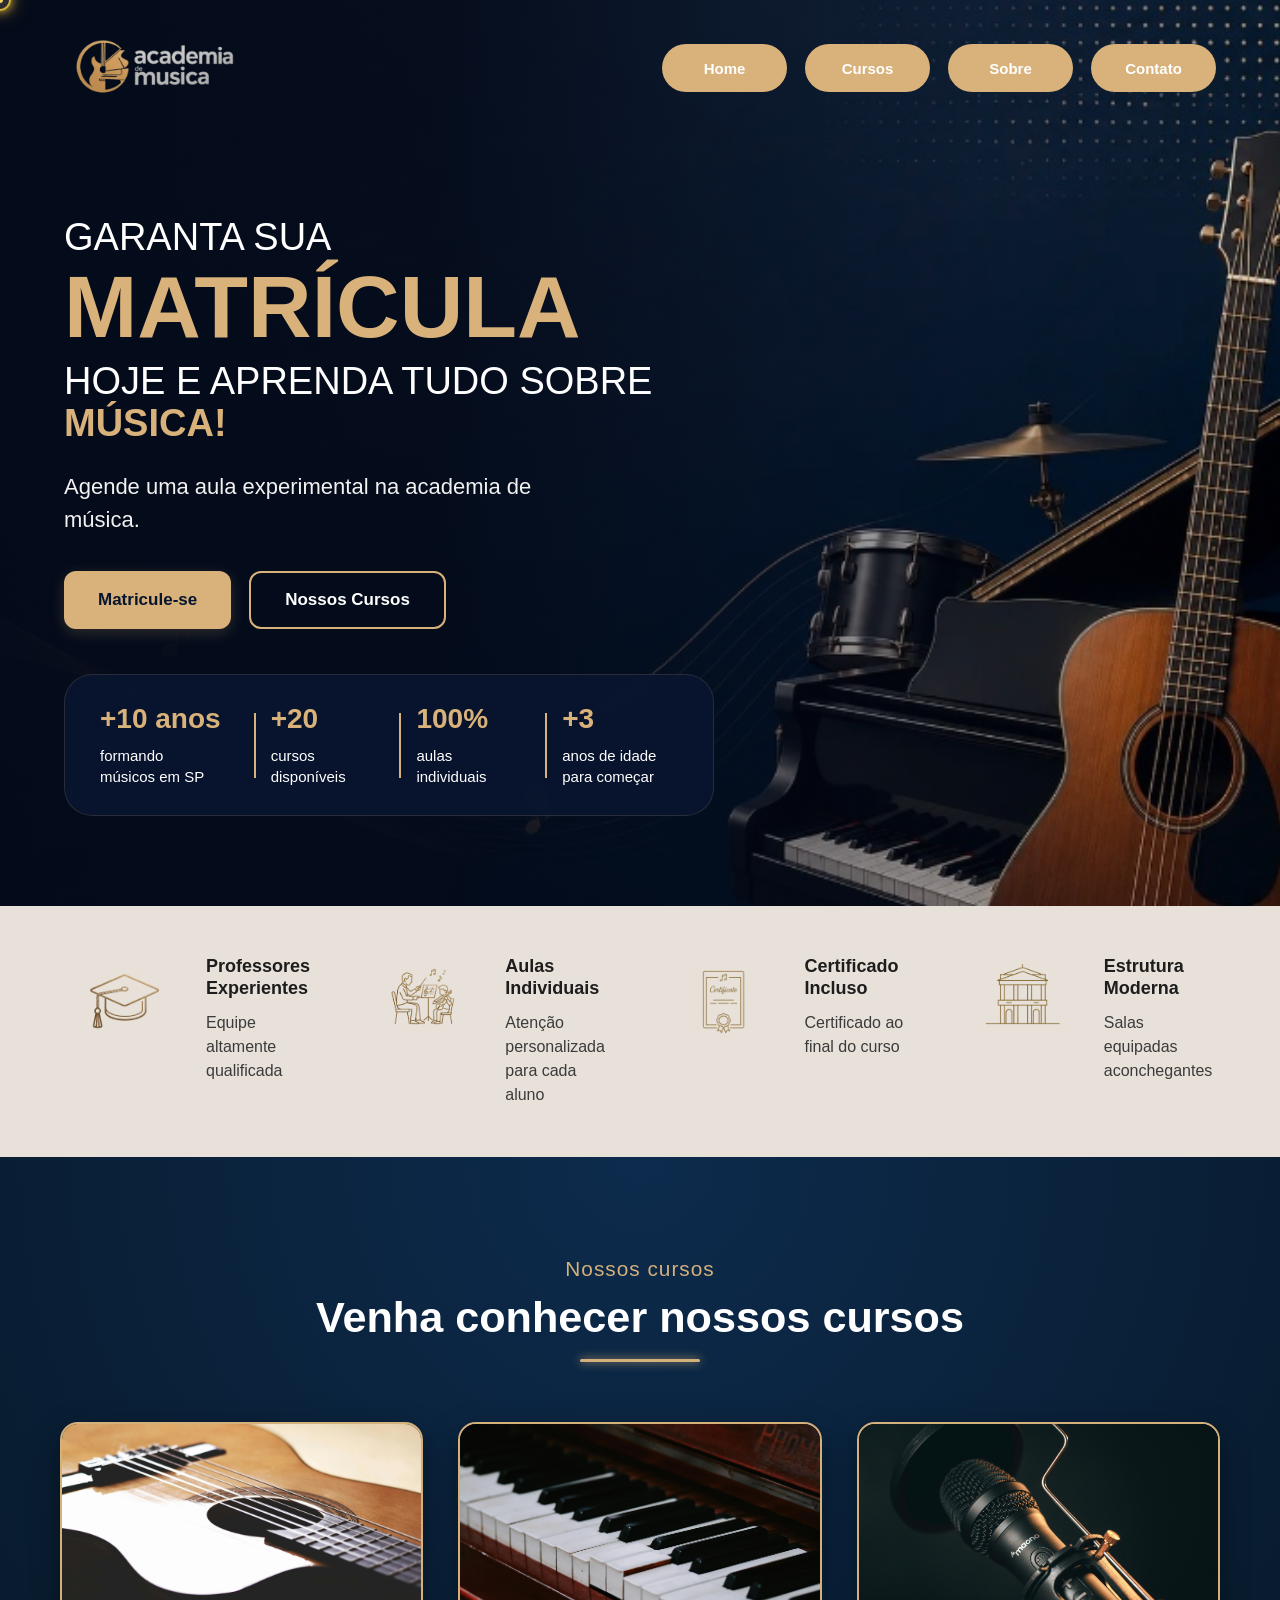
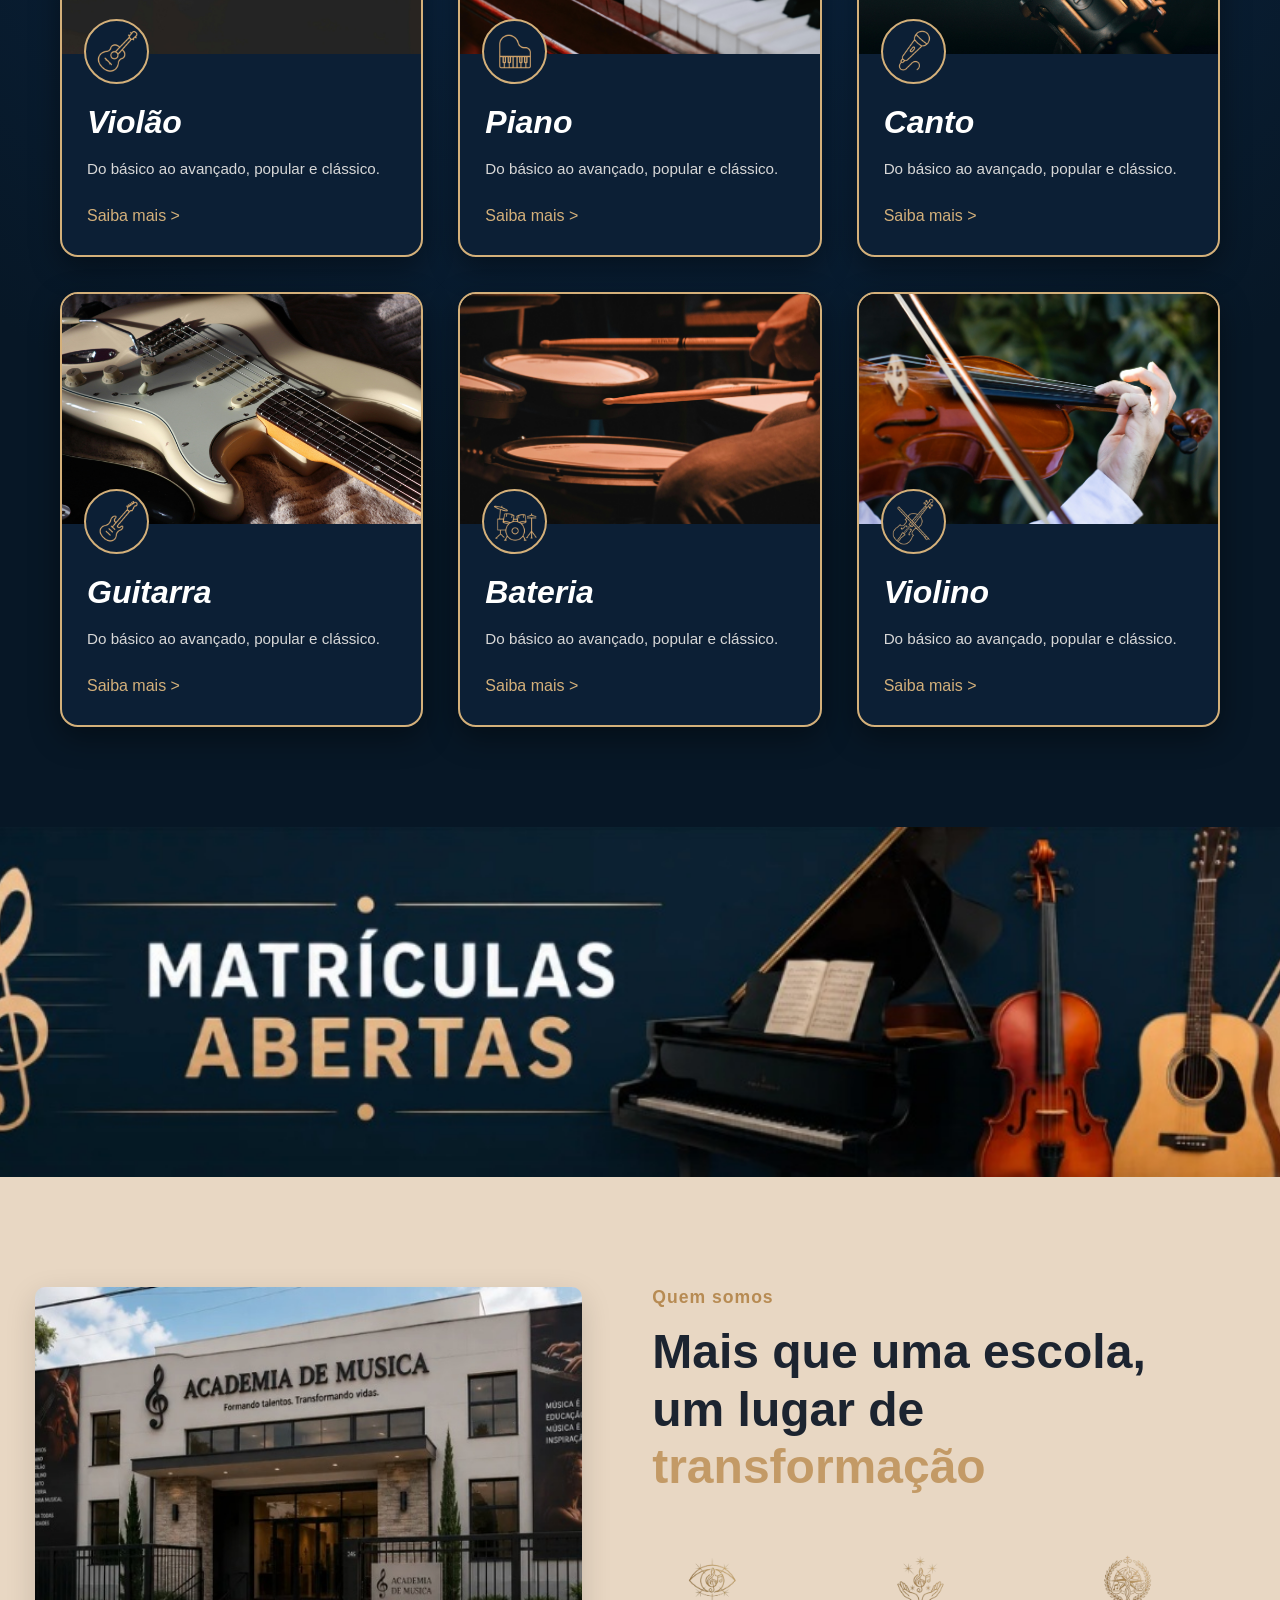
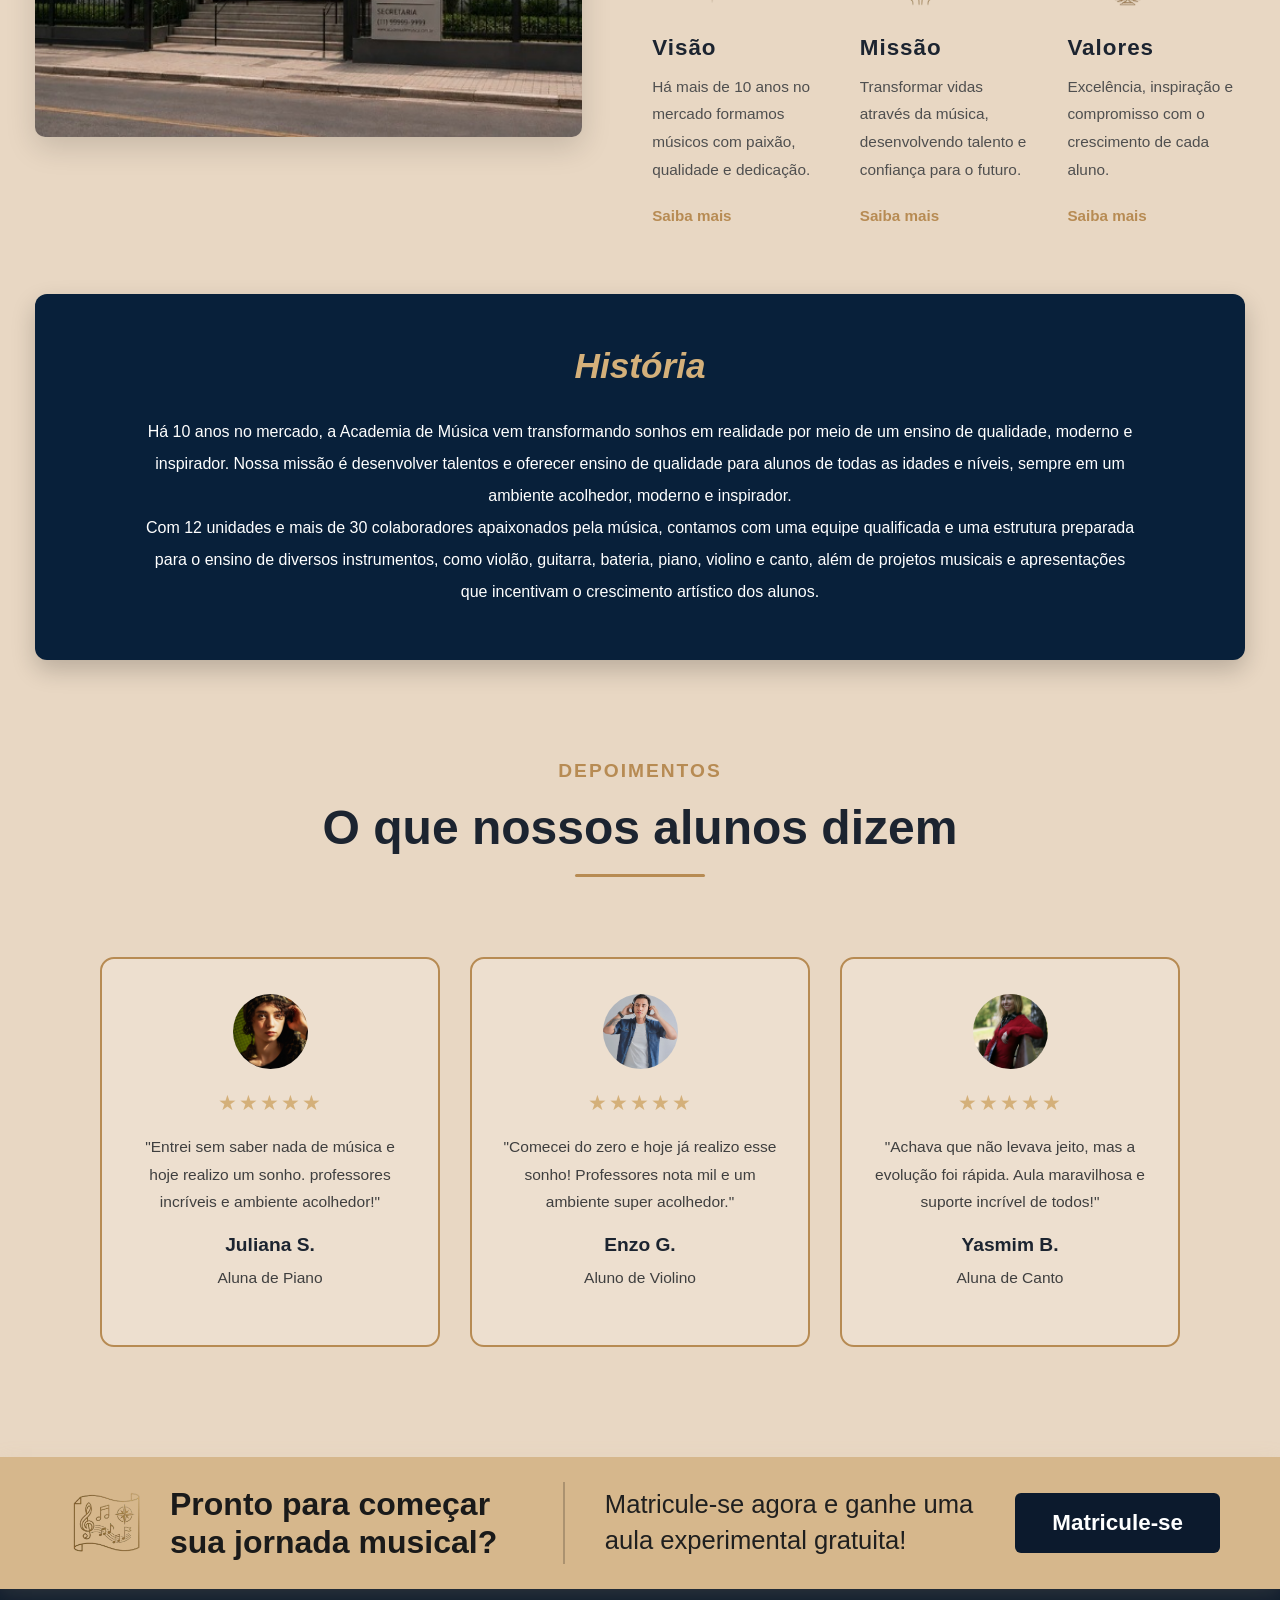
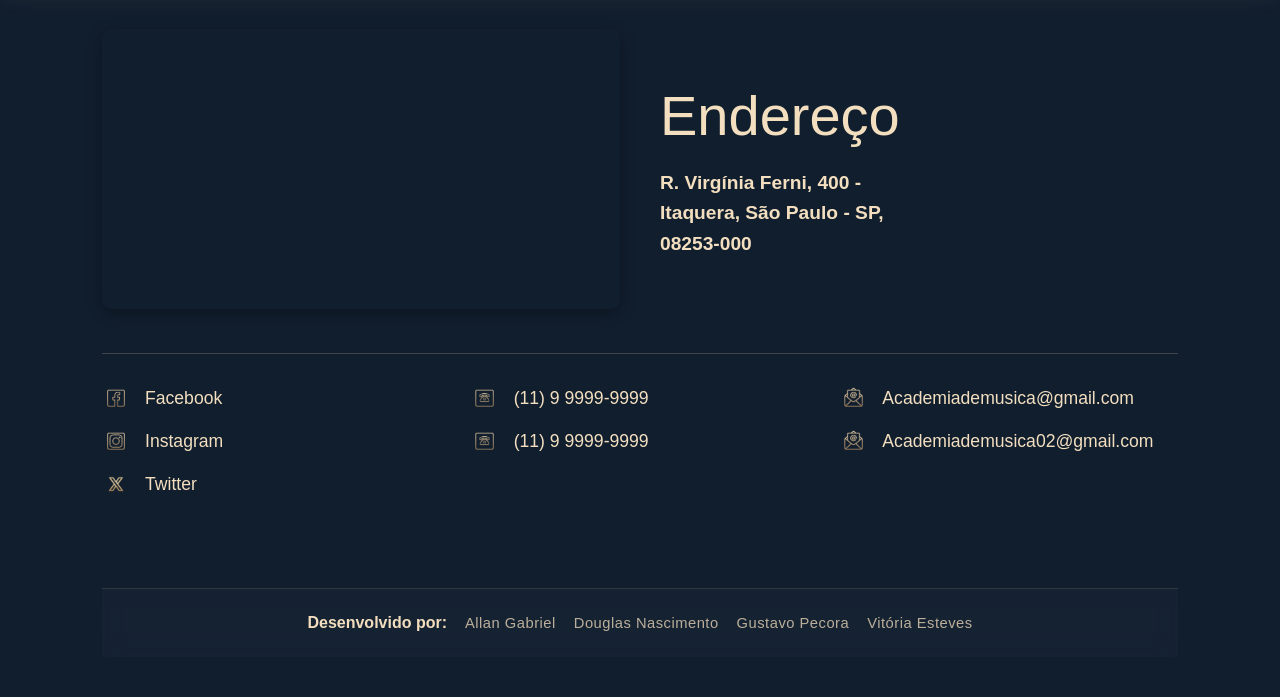
==== index.html @ f7162fb4 "Add files via upload site da academia de musica da etec" ====
<!DOCTYPE html>
<html lang="pt-br">
<head>
    <meta charset="UTF-8">
    <meta name="viewport" content="width=device-width, initial-scale=1.0">
    <link rel="stylesheet" href="css/global.css">
    <link rel="stylesheet" href="css/style.css">

    <title>Academia de Música</title>
</head>
<body>

    <div class="cursor"></div>

    <!-- MENU E MAIN -->

<div class="background-instrumentos">
    <header>
        <div class="container">
            <nav>

                <div class="logo">
                    <img src="img/logo.png" alt="">
                </div><!-- Fim Logo -->

                <!-- MENU HAMBURGUER -->
                <div class="menu-hamburguer" id="menuHamburguer">
                    <span></span>
                    <span></span>
                    <span></span>
                </div>

                <ul class="botao-nav" id="menu">
                    <li><a href="#main">Home</a></li>
                    <li><a href="#cursos">Cursos</a></li>
                    <li><a href="#sobre">Sobre</a></li>
                    <li><a href="#contato">Contato</a></li>
                </ul>

            </nav>
        </div><!-- Fim Container -->
    </header><!-- Fim Header -->

        <main id="main">
            <div class="container">
                <div class="main-text">
                    <h1>GARANTA SUA <span>MATRÍCULA </span>HOJE E APRENDA TUDO SOBRE <span>MÚSICA!</span></h1>
                    <p>Agende uma aula experimental na academia de música.</p>
                        
                    <div class="botao-main">
                        <a href="pages/form.html" target="_blank" class="botao-matricula">Matricule-se</a>
                        <a href="#cursos" class="botao-cursos">Nossos Cursos</a>
                    </div><!-- Fim Botões Main -->

                    <div class="estatisticas">
                        <div class="estatistica-text">
                            <h3>+10 anos</h3>
                            <p>formando músicos em SP</p>
                        </div>
                        <div class="estatistica-text">
                            <h3>+20</h3>
                            <p>cursos disponíveis</p>
                        </div>
                        <div class="estatistica-text">
                            <h3>100%</h3>
                            <p>aulas individuais</p>
                        </div>
                        <div class="estatistica-text">
                            <h3>+3</h3>
                            <p>anos de idade para começar</p>
                        </div>
                    </div><!-- Fim Estatísticas -->

                </div><!-- Fim Main Text -->
            </div><!-- Fim Container -->
        </main><!-- Fim Main -->
    </div><!-- Fim Background Instrumentos -->

    <!-- BARRA DIFERENCIAIS -->

    <section class="diferenciais">
        <div class="container">

            <div class="diferenciais-card">
                <img src="icones/icone-professor.png" alt="">
                <div class="diferenciais-text">
                    <h4>Professores Experientes</h4>
                    <p>Equipe altamente qualificada</p>
                </div><!-- Fim Diferenciais Text 1 -->
            </div><!-- Fim Diferenciais Card 1 -->

            <div class="diferenciais-card">
                <img src="icones/icone-aula-individual.png" alt="">
                <div class="diferenciais-text">
                    <h4>Aulas Individuais</h4>
                    <p>Atenção personalizada para cada aluno</p>
                </div><!-- Fim Diferenciais Text 2 -->
            </div><!-- Fim Diferenciais Card 2 -->

            <div class="diferenciais-card">
                <img src="icones/icone-certificado.png" alt="">
                <div class="diferenciais-text">
                    <h4>Certificado Incluso</h4>
                    <p>Certificado ao final do curso</p>
                </div><!-- Fim Diferenciais Text 3 -->
            </div><!-- Fim Diferenciais Card 3 -->

            <div class="diferenciais-card">
                <img src="icones/icone-estrutura.png" alt="">
                <div class="diferenciais-text">
                    <h4>Estrutura Moderna</h4>
                    <p>Salas equipadas aconchegantes</p>
                </div><!-- Fim Diferenciais Text 4 -->
            </div><!-- Fim Diferenciais Card 4 -->

        </div><!-- Fim Container -->
    </section><!-- Fim Diferenciais -->

    <!-- SESSÃO CURSOS -->

    <!-- SESSÃO CURSOS -->

    <section class="cursos" id="cursos">
        <div class="container">

            <div class="curso-text">
                <h2>Nossos cursos</h2>
                <h3>Venha conhecer nossos cursos</h3>
            </div><!-- Fim Curso-Text -->

            <div class="container-cards">

                <!-- VIOLÃO -->

                <div class="curso-card">

                    <div class="curso-img">
                        <img src="img/violão.jpg" alt="Violão">
                    </div><!-- Fim Curso-Img -->

                    <div class="curso-icon">
                        <img src="icones/icone-violão.png" alt="">
                    </div><!-- Fim Curso-Icon -->

                    <div class="curso-info">
                        <h3>Violão</h3>
                        <p>Do básico ao avançado, popular e clássico.</p>
                        <a href="pages/violao.html" target="_blank">Saiba mais ></a>
                    </div><!-- Fim Curso-Info -->

                </div><!-- Fim Curso-Card -->

                <!-- PIANO -->

                <div class="curso-card">

                    <div class="curso-img">
                        <img src="img/piano.jpg" alt="Piano">
                    </div><!-- Fim Curso-Img -->

                    <div class="curso-icon">
                        <img src="icones/icone-piano.png" alt="">
                    </div><!-- Fim Curso-Icon -->

                    <div class="curso-info">
                        <h3>Piano</h3>
                        <p>Do básico ao avançado, popular e clássico.</p>
                        <a href="pages/piano.html" target="_blank">Saiba mais ></a>
                    </div><!-- Fim Curso-Info -->

                </div><!-- Fim Curso-Card -->

                <!-- CANTO -->

                <div class="curso-card">

                    <div class="curso-img">
                        <img src="img/microfone.jpg" alt="Canto">
                    </div><!-- Fim Curso-Img -->

                    <div class="curso-icon">
                        <img src="icones/icone-canto.png" alt="">
                    </div><!-- Fim Curso-Icon -->

                    <div class="curso-info">
                        <h3>Canto</h3>
                        <p>Do básico ao avançado, popular e clássico.</p>
                        <a href="pages/canto.html" target="_blank">Saiba mais ></a>
                    </div><!-- Fim Curso-Info -->

                </div><!-- Fim Curso-Card -->

                <!-- GUITARRA -->

                <div class="curso-card">

                    <div class="curso-img">
                        <img src="img/guitarra.jpg" alt="Guitarra">
                    </div><!-- Fim Curso-Img -->

                    <div class="curso-icon">
                        <img src="icones/icone-guitarra.png" alt="">
                    </div><!-- Fim Curso-Icon -->

                    <div class="curso-info">
                        <h3>Guitarra</h3>
                        <p>Do básico ao avançado, popular e clássico.</p>
                        <a href="pages/guitarra.html" target="_blank">Saiba mais ></a>
                    </div><!-- Fim Curso-Info -->

                </div><!-- Fim Curso-Card -->

                <!-- BATERIA -->

                <div class="curso-card">

                    <div class="curso-img">
                        <img src="img/bateria.jpg" alt="Bateria">
                    </div><!-- Fim Curso-Img -->

                    <div class="curso-icon">
                        <img src="icones/icone-bateria.png" alt="">
                    </div><!-- Fim Curso-Icon -->

                    <div class="curso-info">
                        <h3>Bateria</h3>
                        <p>Do básico ao avançado, popular e clássico.</p>
                        <a href="pages/bateria.html" target="_blank">Saiba mais ></a>
                    </div><!-- Fim Curso-Info -->

                </div><!-- Fim Curso-Card -->

                <!-- VIOLINO -->

                <div class="curso-card">

                    <div class="curso-img">
                        <img src="img/violino.jpg" alt="Violino">
                    </div><!-- Fim Curso-Img -->

                    <div class="curso-icon">
                        <img src="icones/icone-violino.png" alt="">
                    </div><!-- Fim Curso-Icon -->

                    <div class="curso-info">
                        <h3>Violino</h3>
                        <p>Do básico ao avançado, popular e clássico.</p>
                        <a href="pages/violino.html" target="_blank">Saiba mais ></a>
                    </div><!-- Fim Curso-Info -->

                </div><!-- Fim Curso-Card -->

            </div><!-- Fim Container-Cards -->

        </div><!-- Fim Container -->
    </section><!-- Fim Cursos -->

    <!-- FAIXA MATRICULAS ABERTAS -->

    <section class="banner"> 
        <div class="container">
            <a href="pages/form.html" target="_blank"><img src="img/banner.jpg" alt=""></a>
        </div><!-- Fim Container -->
    </section><!-- Fim Banner -->

    <!-- SESSÃO SOBRE NÓS E DEPOIMENTOS -->

    <section class="sobre" id="sobre">
        <div class="container">
            <div class="sobre-pilares">

                <div class="sobre-img">
                    <img src="img/academia-fachada.jpg" alt="">
                </div><!-- Fim Sobre-Img -->

                <div class="sobre-text">
                    <h3>Quem somos</h3>
                    <h4>Mais que uma escola, <br>um lugar de <span>transformação</span></h4>
                    
                    <div class="sobre-card">
                        <div class="sobre-info">
                            <img src="icones/icone-visão.png" alt="">
                            <h3>Visão</h3>
                            <p>Há mais de 10 anos no mercado formamos músicos com paixão, qualidade e dedicação.</p>
                            <a href="#" class="saiba-mais">Saiba mais</a>
                        </div><!-- Fim Sobre-Info Visão -->

                        <div class="sobre-info">
                            <img src="icones/icone-missão.png" alt="">
                            <h3>Missão</h3>
                            <p>Transformar vidas através da música, desenvolvendo talento e confiança para o futuro.</p>
                            <a href="#" class="saiba-mais">Saiba mais</a>
                        </div><!-- Fim Sobre-Info Missão -->

                        <div class="sobre-info">
                            <img src="icones/icone-valores.png" alt="">
                            <h3>Valores</h3>
                            <p>Excelência, inspiração e compromisso com o crescimento de cada aluno.</p>
                            <a href="#" class="saiba-mais">Saiba mais</a>
                        </div><!-- Fim Sobre-Info Valores -->

                    </div><!-- Fim Sobre-Card -->
                </div><!-- Fim Sobre-Text -->
            </div><!-- Fim Sobre-Pilares -->

            <div class="historia">
                <h3>História</h3>
                <p>   Há 10 anos no mercado, a Academia de Música vem transformando sonhos em realidade por meio de um ensino de qualidade, moderno e inspirador. Nossa missão é desenvolver talentos e oferecer ensino de qualidade para alunos de todas as idades e níveis, sempre em um ambiente acolhedor, moderno e inspirador.<br>   Com 12 unidades e mais de 30 colaboradores apaixonados pela música, contamos com uma equipe qualificada e uma estrutura preparada para o ensino de diversos instrumentos, como violão, guitarra, bateria, piano, violino e canto, além de projetos musicais e apresentações que incentivam o crescimento artístico dos alunos.</p>
            </div>

            <div class="depoimentos">
                <h3>DEPOIMENTOS</h3>
                <h4>O que nossos alunos dizem</h4>

                <div class="depoimentos-card">

                    <div class="card-aluno">
                        <img src="img/aluno1.jpg" alt="">
                        <div class="estrelas">★★★★★</div>
                        <p>"Entrei sem saber nada de música e hoje realizo um sonho. professores incríveis e ambiente acolhedor!"</p>
                        <span>Juliana S.</span>
                        <p>Aluna de Piano</p>
                    </div><!-- Fim Card-Aluno 1 -->

                    <div class="card-aluno">
                        <img src="img/aluno2.jpg" alt="">
                        <div class="estrelas">★★★★★</div>
                        <p>"Comecei do zero e hoje já realizo esse sonho! Professores nota mil e um ambiente super acolhedor."</p>
                        <span>Enzo G.</span>
                        <p>Aluno de Violino</p>
                    </div><!-- Fim Card-Aluno 2 -->
                    
                    <div class="card-aluno">
                        <img src="img/aluno3.jpg" alt="">
                        <div class="estrelas">★★★★★</div>
                        <p>"Achava que não levava jeito, mas a evolução foi rápida. Aula maravilhosa e suporte incrível de todos!"</p>
                        <span>Yasmim B.</span>
                        <p>Aluna de Canto</p>
                    </div><!-- Fim Card-Aluno 3 -->

                </div><!-- Fim Depoimentos-Card -->
            </div><!-- Fim Depoimentos -->

        </div><!-- Fim Container -->
    </section><!-- Fim Sobre -->


    <section class="barra-matriculas">
        <div class="container">

            <div class="matricula-esquerda">
                <img src="icones/icone-matricula.png" alt="">
                <h3>Pronto para começar sua jornada musical?</h3>
            </div><!-- Fim Matricula-Esquerda -->

            <div class="matricula-direita">
                <p>Matricule-se agora e ganhe uma aula experimental gratuita!</p>
                <a href="pages/form.html" target="_blank" class="botao-preto">Matricule-se</a>
            </div><!-- Fim Matricula-Direita -->

        </div><!-- Fim Container -->
    </section><!-- Fim Barra-Matriculas -->

    <footer>
        <div class="container">
            <div class="endereco">

                <div class="endereco-mapa">    
                    <iframe src="https://www.google.com/maps/embed?pb=!1m18!1m12!1m3!1d3657.595397227444!2d-46.4388806!3d-23.547050499999997!2m3!1f0!2f0!3f0!3m2!1i1024!2i768!4f13.1!3m3!1m2!1s0x94ce6427fe3f5b23%3A0x54b863d343c81f8f!2sEscola%20T%C3%A9cnica%20Estadual%20Itaquera!5e0!3m2!1spt-BR!2sbr!4v1778788130260!5m2!1spt-BR!2sbr" width="600" height="450" style="border:0;" allowfullscreen="" loading="lazy" referrerpolicy="no-referrer-when-downgrade"></iframe>
                </div><!-- Fim Endereço Mapa -->

                <div class="endereco-text">
                    <h2>Endereço</h2>
                    <a href="https://www.google.com/maps/place/Escola+T%C3%A9cnica+Estadual+Itaquera/@-23.5470505,-46.4388806,17z/data=!3m1!4b1!4m5!3m4!1s0x94ce6427fe3f5b23:0x54b863d343c81f8f!8m2!3d-23.5470505!4d-46.4388806" target="_blank">
                        R. Virgínia Ferni, 400 -<br>Itaquera, São Paulo - SP,<br>08253-000
                    </a>
                </div><!-- Fim Endereço-Text -->

            </div><!-- Fim Endereço -->

            <div class="contato" id="contato">

                <div class="rede-social">
                    
                    <a href="https://www.facebook.com" target="_blank">
                    <img src="icones/icone-facebook.png" alt=""> Facebook</a>

                    <a href="https://www.instagram.com" target="_blank">
                    <img src="icones/icone-instagram.png" alt=""> Instagram</a>
                    
                    <a href="https://www.twitter.com" target="_blank">
                    <img src="icones/icone-twitter.png" alt=""> Twitter</a>
               
                </div><!-- Fim Rede Social -->

                <div class="telefone">
                    <a href="tel:+5511999999999"><img src="icones/icone-telefone.png" alt=""> (11) 9 9999-9999</a>
                    <a href="tel:+5511999999999"><img src="icones/icone-telefone.png" alt=""> (11) 9 9999-9999</a>
                </div><!-- Fim Telefone -->

                <div class="email">                
                    <a href="mailto:Academiademusica@gmail.com"><img src="icones/icone-email.png" alt=""> Academiademusica@gmail.com</a>
                    <a href="mailto:Academiademusica02@gmail.com"><img src="icones/icone-email.png" alt=""> Academiademusica02@gmail.com</a>
                </div><!-- Fim Email -->

            </div><!-- Fim Contato -->

            <div class="nome-devs">
                <h4>Desenvolvido por: </h4>
                <p>Allan Gabriel</p>
                <p>Douglas Nascimento</p>
                <p>Gustavo Pecora</p>
                <p>Vitória Esteves</p>
            </div><!-- Fim Nome-Devs -->

        </div><!-- Fim Container -->
    </footer><!-- Fim Footer -->

    <script src="js/script.js"></script>
</body>
</html>
---- css/global.css ----
* {
    margin: 0;
    padding: 0;
    box-sizing: border-box;
}
---- css/style.css ----
/* =========================
   RESET
========================= */

* {
    margin: 0;
    padding: 0;
    box-sizing: border-box;
    font-family: "MontSerrat", Arial, sans-serif;
}

body {
    overflow-x: hidden;
    background-color: #07152f;
    cursor: none;
}

/* =========================
   CONTAINER
========================= */

.container {
    width: 100%;
    max-width: 1400px;
    margin: 0 auto;
    padding: 0 5%;
}

/* =========================
   BACKGROUND
========================= */

.background-instrumentos {
    width: 100%;
    min-height: 100vh;

    /* COLOQUE SUA IMAGEM */
    background-image: linear-gradient(90deg,
            rgba(4, 10, 25, 0.96) 0%,
            rgba(4, 10, 25, 0.88) 35%,
            rgba(4, 10, 25, 0.45) 65%,
            rgba(4, 10, 25, 0.05) 100%),
        url("../img/main.jpg");

    background-size: cover;
    background-position: center right;
    background-repeat: no-repeat;

    position: relative;
    overflow: hidden;
}

/* =========================
   HEADER
========================= */

/* ==========================================================================
   HEADER & NAVIGATION (Com Animação de Entrada)
   ========================================================================== */
header {
    width: 100%;
    padding-top: 30px;
    position: relative;
    z-index: 1000;
    animation: headerFadeIn 0.8s cubic-bezier(0.25, 1, 0.5, 1) forwards;
}

nav {
    display: flex;
    align-items: center;
    justify-content: space-between;
}

/* Keyframe */
@keyframes headerFadeIn {
    from {
        opacity: 0;
        transform: translateY(-20px);
    }

    to {
        opacity: 1;
        transform: translateY(0);
    }
}

/* LOGO */

.logo img {
    width: 180px;
    object-fit: contain;
    transition: transform 0.3s ease;
}

.logo img:hover {
    transform: scale(1.03);
}

/* MENU */

nav ul {
    display: flex;
    align-items: center;
    gap: 18px;
    list-style: none;
}

nav ul li a {
    text-decoration: none;
    display: flex;
    align-items: center;
    justify-content: center;
    min-width: 125px;
    height: 48px;
    border-radius: 50px;
    background-color: #d8b27a;
    color: white;
    font-size: 15px;
    font-weight: 600;
    transition: background-color 0.3s ease,
        transform 0.2s ease,
        box-shadow 0.3s ease;
    position: relative;
    overflow: hidden;
}

nav ul li a:hover {
    background-color: #c99f66;
    transform: translateY(-2px) scale(1.04);
    box-shadow: 0 6px 20px rgba(216, 178, 122, 0.4);
}

nav ul li a:active {
    transform: translateY(0) scale(0.98);
}

nav ul li a::after {
    content: '';
    position: absolute;
    top: 0;
    left: -50%;
    width: 20%;
    height: 100%;
    background: linear-gradient(to right,
            rgba(255, 255, 255, 0) 0%,
            rgba(255, 255, 255, 0.3) 50%,
            rgba(255, 255, 255, 0) 100%);
    transform: skewX(-25deg);
    transition: 0.75s ease;
}

nav ul li a:hover::after {
    left: 125%;
}

/* MENU HAMBURGUER */

.menu-hamburguer {
    display: none;
    flex-direction: column;
    gap: 6px;
    cursor: pointer;
    z-index: 2000;
}

.menu-hamburguer span {
    width: 32px;
    height: 3px;
    background-color: white;
    border-radius: 20px;
    transition: 0.3s;
}

/* RESPONSIVO */

@media screen and (max-width: 900px) {

    /* SOME COM A LOGO */
    .logo {
        display: none;
    }

    header {
        padding-top: 0;
    }

    nav {
        justify-content: flex-end;
    }

    /* BOTÃO HAMBURGUER */
    .menu-hamburguer {
        display: flex;
        position: fixed;
        top: 30px;
        right: 25px;
        width: 55px;
        height: 55px;
        background: rgba(15, 15, 15, 0.85);
        backdrop-filter: blur(12px);
        border-radius: 18px;
        align-items: center;
        justify-content: center;
        z-index: 9999;
        box-shadow: 0 8px 30px rgba(0, 0, 0, 0.35);
    }

    .menu-hamburguer span {
        position: absolute;
        width: 28px;
        height: 3px;
        background: #fff;
        border-radius: 20px;
        transition: 0.4s ease;
    }

    .menu-hamburguer span:nth-child(1) {
        transform: translateY(-8px);
    }

    .menu-hamburguer span:nth-child(3) {
        transform: translateY(8px);
    }

    /* ANIMAÇÃO X */
    .menu-hamburguer.active span:nth-child(1) {
        transform: rotate(45deg);
    }

    .menu-hamburguer.active span:nth-child(2) {
        opacity: 0;
    }

    .menu-hamburguer.active span:nth-child(3) {
        transform: rotate(-45deg);
    }

    /* MENU FULLSCREEN */
    nav ul {
        position: fixed;
        inset: 0;
        width: 100%;
        height: 100vh;
        background: rgba(5, 5, 5, 0.97);
        backdrop-filter: blur(15px);

        display: flex;
        flex-direction: column;
        justify-content: center;
        align-items: center;
        gap: 28px;

        opacity: 0;
        visibility: hidden;
        transform: scale(1.05);

        transition: 0.45s ease;
        z-index: 9000;
    }

    nav ul.active {
        opacity: 1;
        visibility: visible;
        transform: scale(1);
    }

    nav ul li {
        width: 85%;
        display: flex;
        justify-content: center;
    }

    nav ul li a {
        width: 100%;
        max-width: 320px;
        height: 65px;
        font-size: 18px;
        border-radius: 18px;
        background: linear-gradient(135deg, #d8b27a, #c99f66);
        box-shadow: 0 10px 25px rgba(216, 178, 122, 0.25);
    }
}
/* =========================
   MAIN
========================= */

/* ==========================================================================
   MAIN CONTAINER (Configurações base)
   ========================================================================== */
main {
    width: 100%;
    min-height: calc(100vh - 100px);
    display: flex;
    align-items: center;
    position: relative;
    z-index: 2;
}

/* ==========================================================================
   TEXTO PRINCIPAL (Com efeito Cascata / Stagger)
   ========================================================================== */
.main-text {
    width: 100%;
    max-width: 650px;
    padding-top: 20px;
}

/* Base para os elementos que vão surgir da esquerda para a direita */
.main-text h1,
.main-text p,
.botao-main {
    opacity: 0;
    transform: translateX(-30px);
    animation: fadeInUpLeft 0.8s cubic-bezier(0.25, 1, 0.5, 1) forwards;
}

/* Ajustando os tempos de atraso (Delay) para o efeito cascata */
.main-text h1 {
    animation-delay: 0.2s;
}

.main-text p {
    animation-delay: 0.5s;
    /* Surge logo após o H1 */
}

.botao-main {
    animation-delay: 0.8s;
    /* Surge por último */
}

/* Keyframe da revelação suave */
@keyframes fadeInUpLeft {
    to {
        opacity: 1;
        transform: translateX(0);
    }
}

/* --- Estilização do H1 --- */
.main-text h1 {
    color: white;
    font-size: 38px;
    font-weight: 300;
    line-height: 1.1;
    margin-bottom: 25px;
}

/* TEXTO DOURADO */
.main-text h1 span {
    color: #d8b27a;
    font-weight: bold;
}

/* MATRÍCULA GRANDE (Efeito sutil de escala ao aparecer) */
.main-text h1 span:first-of-type {
    display: block;
    font-size: 88px;
    line-height: 1;
    margin: 5px 0 10px;

    /* Um pequeno bônus: faz a palavra gigante crescer levemente na tela */
    animation: scaleUp 1.2s cubic-bezier(0.25, 1, 0.5, 1) backwards;
    animation-delay: 0.3s;
}

@keyframes scaleUp {
    from {
        transform: scale(0.95);
    }

    to {
        transform: scale(1);
    }
}

/* PARÁGRAFO */
.main-text p {
    color: #f1f1f1;
    font-size: 22px;
    line-height: 1.5;
    max-width: 470px;
    margin-bottom: 35px;
}

/* ==========================================================================
   BOTÕES (Interações e Feedbacks Visuais)
   ========================================================================== */
.botao-main {
    display: flex;
    align-items: center;
    gap: 18px;
    margin-bottom: 45px;
}

.botao-main a {
    text-decoration: none;
    height: 58px;
    padding: 0 34px;
    border-radius: 12px;
    display: flex;
    align-items: center;
    justify-content: center;
    font-size: 17px;
    font-weight: 600;

    /* Transição suave para QUALQUER mudança de estilo no hover */
    transition: all 0.3s cubic-bezier(0.25, 1, 0.5, 1);
}

/* --- Botão Matrícula (Preenchido) --- */
.botao-matricula {
    background: #d8b27a;
    color: #07152f;
    box-shadow: 0 4px 15px rgba(216, 178, 122, 0.2);
}

.botao-matricula:hover {
    background: #e5bf88;
    /* Dourado ligeiramente mais claro */
    transform: translateY(-3px);
    /* Levanta o botão */
    box-shadow: 0 8px 25px rgba(216, 178, 122, 0.4);
    /* Sombra projeta mais longe */
}

.botao-matricula:active {
    transform: translateY(-1px);
}

/* --- Botão Cursos (Vazado/Borda) --- */
.botao-cursos {
    border: 2px solid #d8b27a;
    color: white;
    background: transparent;
}

.botao-cursos:hover {
    background: rgba(216, 178, 122, 0.1);
    /* Fundo sutil dourado translúcido */
    color: #d8b27a;
    /* O texto assume a cor dourada */
    transform: translateY(-3px);
    border-color: #e5bf88;
}

.botao-cursos:active {
    transform: translateY(-1px);
}

/* =========================
   ESTATÍSTICAS
========================= */

/* ==========================================================================
   CONTAINER ESTATÍSTICAS (Efeito Vidro + Entrada Suave)
   ========================================================================== */
.estatisticas {
    width: 100%;
    max-width: 860px;
    display: flex;
    align-items: stretch;
    justify-content: space-between;
    gap: 30px;
    background: rgba(10, 22, 48, 0.88);
    backdrop-filter: blur(8px);
    border-radius: 28px;
    padding: 28px 35px;
    position: relative;

    /* Borda sutil para enriquecer o efeito de vidro */
    border: 1px solid rgba(216, 178, 122, 0.15);

    /* Animação de entrada: surge de baixo e expande levemente */
    opacity: 0;
    transform: translateY(30px) scale(0.98);
    animation: statsReveal 1s cubic-bezier(0.25, 1, 0.5, 1) forwards;
    animation-delay: 1.1s;
    /* Espera a seção principal carregar */

    transition: box-shadow 0.4s ease, border-color 0.4s ease;
}

/* Efeito ao passar o mouse no bloco inteiro */
.estatisticas:hover {
    border-color: rgba(216, 178, 122, 0.4);
    box-shadow: 0 15px 35px rgba(7, 21, 47, 0.6), 0 0 20px rgba(216, 178, 122, 0.05);
}

/* Keyframe de revelação do bloco */
@keyframes statsReveal {
    to {
        opacity: 1;
        transform: translateY(0) scale(1);
    }
}

/* ==========================================================================
   BLOCOS INTERNOS DE TEXTO
   ========================================================================== */
.estatistica-text {
    flex: 1;
    display: flex;
    flex-direction: column;
    justify-content: center;
    position: relative;
    min-height: 70px;
    padding-right: 20px;

    /* Prepara os textos para subirem de leve individualmente */
    opacity: 0;
    transform: translateY(15px);
    animation: textFadeUp 0.6s cubic-bezier(0.25, 1, 0.5, 1) forwards;
}

/* Efeito cascata para cada bloco de texto surgir um após o outro */
.estatistica-text:nth-child(1) {
    animation-delay: 1.3s;
}

.estatistica-text:nth-child(2) {
    animation-delay: 1.5s;
}

.estatistica-text:nth-child(3) {
    animation-delay: 1.7s;
}

@keyframes textFadeUp {
    to {
        opacity: 1;
        transform: translateY(0);
    }
}

/* LINHAS ENTRE ESTATÍSTICAS (Animação de crescimento vertical) */
.estatistica-text:not(:last-child)::after {
    content: "";
    position: absolute;
    top: 50%;
    right: -15px;
    transform: translateY(-50%) scaleY(0);
    /* Começa com altura zerada */
    width: 2px;
    height: 65px;
    background: #d8b27a;

    /* Animação que faz a linha "esticar" do centro para fora */
    animation: lineGrow 0.8s cubic-bezier(0.25, 1, 0.5, 1) forwards;
    animation-delay: 1.5s;
    transform-origin: center;
}

@keyframes lineGrow {
    to {
        transform: translateY(-50%) scaleY(1);
    }
}

/* ==========================================================================
   TÍTULOS (Números) e PARÁGRAFOS
   ========================================================================== */
.estatistica-text h3 {
    color: #d8b27a;
    font-size: 28px;
    font-weight: bold;
    margin-bottom: 10px;
    white-space: nowrap;

    /* Transição para o efeito de hover */
    transition: transform 0.3s ease, text-shadow 0.3s ease;
}

/* Feedback sutil quando passa o mouse por cima do número */
.estatistica-text:hover h3 {
    transform: scale(1.08);
    /* O número cresce ligeiramente */
    text-shadow: 0 0 10px rgba(216, 178, 122, 0.6);
    /* Brilho neon */
}

.estatistica-text p {
    color: white;
    font-size: 15px;
    line-height: 1.4;
    margin: 0;
    max-width: 150px;
    opacity: 0.85;
    transition: opacity 0.3s ease;
}

.estatistica-text:hover p {
    opacity: 1;
    /* O texto ganha nitidez total no hover */
}

/* =========================
   RESPONSIVO
========================= */

@media(max-width: 1100px) {

    nav {
        flex-direction: column;
        gap: 25px;
    }

    .main-text {
        max-width: 100%;
    }

    .main-text h1 {
        font-size: 34px;
    }

    .main-text h1 span:first-of-type {
        font-size: 65px;
    }

    .estatisticas {
        flex-wrap: wrap;
        gap: 35px;
    }

    .estatistica-text {
        min-width: 200px;
    }

    .estatistica-text::after {
        display: none;
    }
}

@media(max-width: 768px) {

    .background-instrumentos {
        background-position: 75% center;
    }

    nav ul {
        flex-wrap: wrap;
        justify-content: center;
    }

    nav ul li a {
        min-width: 110px;
        height: 45px;
    }

    .main-text {
        padding: 60px 0;
    }

    .main-text h1 {
        font-size: 28px;
    }

    .main-text h1 span:first-of-type {
        font-size: 50px;
    }

    .main-text p {
        font-size: 17px;
    }

    .botao-main {
        flex-direction: column;
        align-items: flex-start;
    }

    .botao-main a {
        width: 100%;
    }

    .estatisticas {
        flex-direction: column;
        align-items: flex-start;
    }

    .estatistica-text {
        width: 100%;
    }

    .estatistica-text p {
        max-width: 100%;
    }

    .estatistica-text::after {
        display: none;
    }
}

/* ==========================================================================
   DIFERENCIAIS (Seção Base)
   ========================================================================== */
.diferenciais {
    width: 100%;
    background: #e7e1d9;
    padding: 50px 0;
    overflow: hidden;
    /* Evita barras de rolagem indesejadas durante a animação */
}

/* CONTAINER */
.diferenciais .container {
    display: flex;
    align-items: flex-start;
    justify-content: space-between;
    gap: 45px;
    flex-wrap: wrap;
    /* Garante que quebre linha em telas menores */
}

/* ==========================================================================
   CARDS DE DIFERENCIAIS (Animação de Entrada Estilizada)
   ========================================================================== */
.diferenciais-card {
    flex: 1;
    display: flex;
    align-items: flex-start;
    gap: 22px;
    min-width: 250px;
    /* Evita que o card esmague demais */

    /* Configuração para a animação de surgimento lateral */
    opacity: 0;
    transform: translateX(40px);
    animation: diferenciaisReveal 0.8s cubic-bezier(0.25, 1, 0.5, 1) forwards;
}

/* Efeito cascata para cada card surgir com um tempo diferente */
.diferenciais-card:nth-child(1) {
    animation-delay: 0.2s;
}

.diferenciais-card:nth-child(2) {
    animation-delay: 0.4s;
}

.diferenciais-card:nth-child(3) {
    animation-delay: 0.6s;
}

/* Keyframe do surgimento dos cards */
@keyframes diferenciaisReveal {
    to {
        opacity: 1;
        transform: translateX(0);
    }
}

/* ==========================================================================
   IMAGENS / ÍCONES (Efeito Flutuante no Hover)
   ========================================================================== */
.diferenciais-card img {
    width: 120px;
    min-width: 120px;
    object-fit: contain;

    /* Transição suave para o efeito de hover */
    transition: transform 0.4s cubic-bezier(0.175, 0.885, 0.32, 1.275);
}

/* Quando o usuário passa o mouse no CARD, a imagem faz um movimento fluido */
.diferenciais-card:hover img {
    transform: translateY(-8px) rotate(3deg) scale(1.05);
    /* Explicação: Sobe 8px, rotaciona 3 graus para um charme extra e cresce 5% */
}

/* ==========================================================================
   TEXTOS (Interações de Cor)
   ========================================================================== */
.diferenciais-text {
    display: flex;
    flex-direction: column;
}

.diferenciais-text h4 {
    color: #1d1d1d;
    font-size: 18px;
    font-weight: 700;
    line-height: 1.2;
    margin-bottom: 12px;
    max-width: 170px;

    /* Prepara o título para mudar de cor no hover */
    transition: color 0.3s ease;
}

/* O título ganha um leve destaque para a cor dourada tema do seu site */
.diferenciais-card:hover .diferenciais-text h4 {
    color: #d8b27a;
}

.diferenciais-text p {
    color: #3b3b3b;
    font-size: 16px;
    line-height: 1.5;
    max-width: 210px;

    transition: color 0.3s ease;
}

/* O parágrafo ganha um tom ligeiramente mais escuro e nítido no hover */
.diferenciais-card:hover .diferenciais-text p {
    color: #1d1d1d;
}

/* =========================
   RESPONSIVO
========================= */

@media(max-width: 1100px) {

    .diferenciais .container {
        flex-wrap: wrap;
        gap: 35px;
    }

    .diferenciais-card {
        width: calc(50% - 20px);
        flex: unset;
    }
}

@media(max-width: 768px) {

    .diferenciais {
        padding: 60px 0;
    }

    .diferenciais .container {
        flex-direction: column;
        gap: 35px;
    }

    .diferenciais-card {
        width: 100%;
    }

    .diferenciais-card img {
        width: 65px;
        min-width: 65px;
    }
}

/* ==========================================================================
   SEÇÃO CURSOS
   ========================================================================== */
.cursos {
    width: 100%;
    padding: 100px 0;
    background: radial-gradient(circle at top, #0d2b4d 0%, #071726 70%);
    display: flex;
    justify-content: center;
}

.cursos .container {
    width: 100%;
    max-width: 1200px;
    padding: 0 20px;
}

/* ==========================================================================
   TEXTOS (Com animação de pulsação na linha)
   ========================================================================== */
.curso-text {
    text-align: center;
    margin-bottom: 60px;
}

.curso-text h2 {
    color: #d4b07a;
    font-size: 1.3rem;
    font-weight: 500;
    margin-bottom: 12px;
    letter-spacing: 1px;
}

.curso-text h3 {
    color: #fff;
    font-size: 2.7rem;
    font-weight: 600;
    position: relative;
    display: inline-block;
    padding-bottom: 20px;
}

.curso-text h3::after {
    content: "";
    width: 120px;
    height: 3px;
    background: #d4b07a;
    position: absolute;
    left: 50%;
    transform: translateX(-50%);
    bottom: 0;
    border-radius: 10px;
    box-shadow: 0 0 10px #d4b07a;

    /* Animação contínua de pulsação de brilho na linha */
    animation: linePulse 2s infinite ease-in-out;
}

@keyframes linePulse {

    0%,
    100% {
        box-shadow: 0 0 8px #d4b07a;
        opacity: 0.8;
    }

    50% {
        box-shadow: 0 0 20px #d4b07a, 0 0 30px rgba(212, 176, 122, 0.4);
        opacity: 1;
    }
}

/* ==========================================================================
   CONTAINER DOS CARDS
   ========================================================================== */
.container-cards {
    display: grid;
    grid-template-columns: repeat(auto-fit, minmax(300px, 1fr));
    gap: 35px;
}

/* ==========================================================================
   CARD (Efeito de Elevação e Brilho de Borda)
   ========================================================================== */
.curso-card {
    background: #0c1f35;
    border: 2px solid #d4b07a;
    border-radius: 18px;
    overflow: hidden;
    position: relative;
    box-shadow: 0 10px 30px rgba(0, 0, 0, 0.4);

    /* Transição suave para todas as propriedades do hover */
    transition: transform 0.4s cubic-bezier(0.25, 1, 0.5, 1),
        box-shadow 0.4s cubic-bezier(0.25, 1, 0.5, 1),
        border-color 0.4s ease;
}

/* Estado de Hover do Card */
.curso-card:hover {
    transform: translateY(-10px);
    /* Move o card para cima */
    border-color: #fff;
    /* A borda transiciona sutilmente de dourado para branco */
    box-shadow: 0 20px 40px rgba(0, 0, 0, 0.6), 0 0 15px rgba(212, 176, 122, 0.2);
}

/* ==========================================================================
   IMAGEM (Zoom controlado no hover)
   ========================================================================== */
.curso-img {
    width: 100%;
    height: 230px;
    overflow: hidden;
    /* Crucial para o zoom não vazar do card */
}

.curso-img img {
    width: 100%;
    height: 100%;
    object-fit: cover;
    display: block;

    /* Configura o tempo do efeito de zoom */
    transition: transform 0.6s cubic-bezier(0.25, 1, 0.5, 1);
}

/* Dispara o zoom na imagem de dentro quando o CARD recebe hover */
.curso-card:hover .curso-img img {
    transform: scale(1.08) rotate(1deg);
    /* Um leve giro dá dinamismo à imagem */
}

/* ==========================================================================
   ÁREA DO ÍCONE (Animação de "Salto")
   ========================================================================== */
.curso-icon {
    width: 65px;
    height: 65px;
    border-radius: 50%;
    background: #0c1f35;
    border: 2px solid #d4b07a;
    position: absolute;
    left: 22px;
    top: 195px;
    z-index: 10;
    display: flex;
    align-items: center;
    justify-content: center;
    overflow: hidden;

    /* Transição para o ícone flutuar */
    transition: transform 0.4s cubic-bezier(0.175, 0.885, 0.32, 1.275), background-color 0.4s ease;
}

/* Faz o ícone dar um pequeno salto para cima quando o card recebe hover */
.curso-card:hover .curso-icon {
    transform: translateY(-5px);
    background-color: #d4b07a;
    /* Inverte o fundo do ícone para dourado */
}

.curso-icon img {
    width: 70px;
    height: 70px;
    object-fit: contain;
    transition: transform 0.4s ease, filter 0.4s ease;
}

/* Se você usar um ícone escuro, essa regra altera a cor dele para combinar com o fundo dourado invertido */
.curso-card:hover .curso-icon img {
    transform: scale(1.1);
    filter: brightness(0) saturate(100%) invert(9%) sepia(26%) saturate(3429%) hue-rotate(197deg) brightness(96%) contrast(98%);
}

/* ==========================================================================
   INFO (Links Interativos)
   ========================================================================== */
.curso-info {
    padding: 50px 25px 30px;
}

.curso-info h3 {
    color: #fff;
    font-size: 2rem;
    font-style: italic;
    margin-bottom: 15px;
    font-weight: 700;
}

.curso-info p {
    color: #d7d7d7;
    font-size: 0.95rem;
    line-height: 1.7;
    margin-bottom: 25px;
}

/* Estilização e efeito do link "Saiba Mais / Ver Curso" */
.curso-info a {
    color: #d4b07a;
    text-decoration: none;
    font-size: 1rem;
    font-weight: 500;
    display: inline-block;
    position: relative;
    transition: color 0.3s ease;
}

/* Criando uma linha sutil abaixo do link que se expande do centro ao passar o mouse */
.curso-info a::after {
    content: '';
    position: absolute;
    width: 100%;
    transform: scaleX(0);
    height: 1.5px;
    bottom: -2px;
    left: 0;
    background-color: #fff;
    transform-origin: bottom right;
    transition: transform 0.3s cubic-bezier(0.25, 1, 0.5, 1);
}

.curso-card:hover .curso-info a {
    color: #fff;
    /* O link muda de cor */
}

.curso-card:hover .curso-info a::after {
    transform: scaleX(1);
    transform-origin: bottom left;
}

/* =========================
   RESPONSIVO
========================= */

@media(max-width: 900px) {

    .container-cards {
        grid-template-columns: repeat(2, 1fr);
    }

}

@media(max-width: 768px) {

    .cursos {
        padding: 80px 0;
    }

    .curso-text {
        margin-bottom: 45px;
    }

    .curso-text h3 {
        font-size: 2rem;
    }

    .container-cards {
        grid-template-columns: 1fr;
    }

    .curso-img {
        height: 220px;
    }

}

/* =========================
   FAIXA MATRÍCULAS
========================= */

/* ==========================================================================
   BANNER (Ajustado para tamanho menor e elegante)
   ========================================================================== */
.banner {
    width: 100%;
    overflow: hidden;
    box-shadow: inset 0 0 20px rgba(0, 0, 0, 0.2);
    /* Sombra interna sutil */
}

.banner .container {
    width: 100%;
    max-width: 100%;
    padding: 0;
    margin: 0;
}

.banner img {
    width: 100%;

    /* Altere o valor abaixo para controlar a altura do banner:
       350px é um tamanho médio excelente para faixas de transição.
       Se ainda achar grande, pode testar com 280px ou 300px.
    */
    height: 350px;

    display: block;
    object-fit: cover;
    /* Recorta a imagem proporcionalmente, impedindo que ela fique achatada */
    object-position: center;
    /* Mantém o centro da imagem sempre visível */

    /* Efeito sutil de nitidez ao passar o mouse, sem alterar o tamanho do bloco */
    transition: filter 0.4s ease;
}

/* Interação suave */
.banner:hover img {
    filter: brightness(1.05);
    /* Dá um leve ganho de luz ao passar o mouse */
}

@media(max-width: 768px) {
    .banner {
        display: none;
    }
}



/* ==========================================================================
   SEÇÃO SOBRE (Estrutura Blindada Estática)
   ========================================================================== */
.sobre {
    width: 100%;
    padding: 110px 0;
    background: #e8d7c3;
}

.sobre .container {
    width: 100%;
    max-width: 1250px;
    margin: 0 auto;
    padding: 0 20px;
    box-sizing: border-box;
}

/* ==========================================================================
   TOPO SOBRE (Flexbox Puro - Sem movimentos)
   ========================================================================== */
.sobre-pilares {
    display: flex;
    align-items: flex-start;
    justify-content: space-between;
    gap: 70px;
    margin-bottom: 70px;
}

/* IMAGEM (Segura contra quebras) */
.sobre-img {
    width: 48%;
    position: relative;
    overflow: hidden;
    /* Mantém o zoom contido aqui dentro */
    border-radius: 10px;
    box-shadow: 0 10px 30px rgba(0, 0, 0, 0.15);
    transition: box-shadow 0.3s ease;
}

.sobre-img img {
    width: 100%;
    height: 450px;
    object-fit: cover;
    display: block;
    /* O único movimento permitido é o zoom interno na imagem, que não afeta o layout de fora */
    transition: transform 0.5s ease;
}

/* Animação apenas visual na imagem */
.sobre-img:hover {
    box-shadow: 0 15px 35px rgba(0, 0, 0, 0.25);
}

.sobre-img:hover img {
    transform: scale(1.04);
}

/* TEXTOS DO TOPO */
.sobre-text {
    width: 52%;
}

.sobre-text h3 {
    color: #b78b53;
    font-size: 1.1rem;
    margin-bottom: 15px;
    font-weight: 700;
    letter-spacing: 1px;
}

.sobre-text h4 {
    color: #1c2430;
    font-size: 3rem;
    line-height: 1.2;
    margin-bottom: 45px;
    font-weight: 600;
}

.sobre-text h4 span {
    color: #c39a66;
}

/* ==========================================================================
   CARDS SOBRE (Pilares)
   ========================================================================== */
.sobre-card {
    display: flex;
    gap: 30px;
    align-items: flex-start;
}

.sobre-info {
    flex: 1;
    display: flex;
    flex-direction: column;
    align-items: flex-start;
    text-align: left;
}

/* Ícones dos Cards (Animação de opacidade e nitidez, sem mover) */
.sobre-info img {
    width: 120px;
    margin-bottom: 15px;
    object-fit: contain;
    opacity: 0.85;
    transition: opacity 0.3s ease, filter 0.3s ease;
}

.sobre-info:hover img {
    opacity: 1;
    filter: drop-shadow(0 4px 8px rgba(183, 139, 83, 0.2));
}

.sobre-info h3 {
    color: #1c2430;
    font-size: 1.4rem;
    margin-bottom: 12px;
    font-weight: 700;
}

.sobre-info p {
    color: #4f4f4f;
    font-size: 0.96rem;
    line-height: 1.8;
    margin-bottom: 14px;
    min-height: 120px;
}

/* Link Saiba Mais */
.saiba-mais {
    color: #b78b53;
    text-decoration: none;
    font-size: 0.95rem;
    font-weight: 600;
    transition: color 0.3s ease, letter-spacing 0.3s ease;
}

.saiba-mais:hover {
    color: #c39a66;
    letter-spacing: 0.5px;
    /* Abre sutilmente o espaçamento das letras */
}

/* ==========================================================================
   HISTÓRIA (Mudança de cor de borda e sombra)
   ========================================================================== */
.historia {
    width: 100%;
    background: #08203a;
    padding: 50px 45px;
    border-radius: 12px;
    text-align: center;
    margin-bottom: 100px;
    box-shadow: 0 10px 25px rgba(0, 0, 0, 0.2);
    box-sizing: border-box;
    border: 2px solid transparent;
    /* Reserva o espaço da borda antes para não empurrar nada */
    transition: border-color 0.3s ease, box-shadow 0.3s ease;
}

.historia:hover {
    border-color: #d4b07a;
    /* Apenas acende a borda dourada */
    box-shadow: 0 15px 35px rgba(0, 0, 0, 0.4);
}

.historia h3 {
    color: #d4b07a;
    font-size: 2.2rem;
    margin-bottom: 30px;
    font-style: italic;
    font-weight: 700;
}

.historia p {
    color: #fff;
    font-size: 1rem;
    line-height: 2;
    max-width: 1000px;
    margin: 0 auto;
}

/* ==========================================================================
   DEPOIMENTOS (Totalmente estático e seguro)
   ========================================================================== */
.depoimentos {
    text-align: center;
    width: 100%;
}

.depoimentos h3 {
    color: #b78b53;
    font-size: 1.2rem;
    letter-spacing: 2px;
    margin-bottom: 18px;
    font-weight: 700;
}

.depoimentos h4 {
    color: #1c2430;
    font-size: 3rem;
    margin-bottom: 80px;
    position: relative;
    display: inline-block;
    padding-bottom: 22px;
    font-weight: 700;
}

.depoimentos h4::after {
    content: "";
    width: 130px;
    height: 3px;
    background: #b78b53;
    position: absolute;
    left: 50%;
    transform: translateX(-50%);
    bottom: 0;
    border-radius: 10px;
}

.depoimentos-card {
    display: flex;
    gap: 30px;
    justify-content: center;
    flex-wrap: wrap;
    width: 100%;
}

/* Card Aluno - Efeitos apenas de cor de fundo e sombra */
.card-aluno {
    width: 340px;
    border: 2px solid #b78b53;
    border-radius: 14px;
    padding: 35px 28px;
    text-align: center;
    background: rgba(255, 255, 255, 0.2);
    box-sizing: border-box;
    transition: background-color 0.3s ease, box-shadow 0.3s ease;
}

.card-aluno:hover {
    background-color: rgba(255, 255, 255, 0.4);
    /* O fundo fica ligeiramente mais claro */
    box-shadow: 0 10px 25px rgba(0, 0, 0, 0.05);
}

/* Foto do Aluno (Glow circular sutil) */
.card-aluno img {
    width: 75px;
    height: 75px;
    border-radius: 50%;
    object-fit: cover;
    margin-bottom: 18px;
    box-shadow: 0 0 0 0px rgba(183, 139, 83, 0);
    transition: box-shadow 0.3s ease;
}

.card-aluno:hover img {
    box-shadow: 0 0 0 4px rgba(183, 139, 83, 0.3);
    /* Acende uma aura ao redor da foto */
}

.estrelas {
    color: #d4b07a;
    font-size: 1.3rem;
    margin-bottom: 18px;
    letter-spacing: 2px;
}

.card-aluno p {
    color: #3f3f3f;
    font-size: 0.97rem;
    line-height: 1.8;
    margin-bottom: 18px;
}

.card-aluno span {
    display: block;
    color: #1c2430;
    font-size: 1.2rem;
    font-weight: 700;
    margin-bottom: 8px;
}

/* =========================
   MOBILE
========================= */

@media(max-width: 768px) {

    .sobre {
        padding: 80px 0;
    }

    .sobre-pilares {
        flex-direction: column;
        gap: 50px;
    }

    .sobre-img,
    .sobre-text {
        width: 100%;
    }

    .sobre-img img {
        height: 320px;
    }

    .sobre-text h4 {
        font-size: 2.2rem;
    }

    /* ARRUMA AS 3 COLUNAS */

    .sobre-card {
        flex-direction: column;
        gap: 45px;
    }

    .sobre-info {
        width: 100%;
        align-items: flex-start;
        text-align: left;
    }

    .sobre-info img {
        width: 100px;
        margin-bottom: 15px;
    }

    .sobre-info p {
        min-height: auto;
    }

    /* HISTÓRIA */

    .historia {
        padding: 35px 20px;
    }

    /* DEPOIMENTOS */

    .depoimentos h4 {
        font-size: 2.2rem;
    }

    .depoimentos-card {
        flex-direction: column;
        align-items: center;
    }

    .card-aluno {
        width: 100%;
        max-width: 400px;
    }

}

/* ==========================================================================
   BARRA MATRÍCULAS (Estrutura Segura)
   ========================================================================== */
.barra-matriculas {
    width: 100%;
    background-color: #d6b78c;
    padding: 25px 0;
    box-sizing: border-box;
    position: relative;

    /* Um brilho dourado sutil no fundo para dar acabamento premium */
    box-shadow: 0 4px 20px rgba(214, 183, 140, 0.15);
}

.barra-matriculas .container {
    max-width: 1200px;
    margin: 0 auto;
    padding: 0 20px;
    box-sizing: border-box;
    display: flex;
    align-items: center;
    justify-content: space-between;
    gap: 40px;
}

/* --- BLOCO ESQUERDA --- */
.matricula-esquerda {
    display: flex;
    align-items: center;
    gap: 20px;
    width: 45%;
    padding-right: 40px;
    border-right: 2px solid rgba(0, 0, 0, 0.2);
    box-sizing: border-box;
}

/* Efeito suave de nitidez na imagem do ícone */
.matricula-esquerda img {
    width: 90px;
    opacity: 0.9;
    transition: opacity 0.3s ease, filter 0.3s ease;
}

/* Quando passa o mouse na barra esquerda, o ícone ganha total nitidez */
.matricula-esquerda:hover img {
    opacity: 1;
    filter: drop-shadow(0 2px 5px rgba(0, 0, 0, 0.15));
}

.matricula-esquerda h3 {
    font-size: 2rem;
    color: #1a1a1a;
    line-height: 1.2;
    font-weight: 700;
}

/* --- BLOCO DIREITA --- */
.matricula-direita {
    width: 55%;
    display: flex;
    align-items: center;
    justify-content: space-between;
    gap: 25px;
    box-sizing: border-box;
}

.matricula-direita p {
    font-size: 1.6rem;
    color: #1f1f1f;
    max-width: 420px;
    line-height: 1.4;
}

/* ==========================================================================
   BOTÃO PRETO (Efeito de Preenchimento Reversivo + Pulso de Atenção)
   ========================================================================== */
.botao-preto {
    background-color: #0c1a2d;
    color: white;
    text-decoration: none;
    padding: 15px 35px;
    border-radius: 6px;
    font-size: 1.4rem;
    font-weight: 600;
    white-space: nowrap;
    box-sizing: border-box;

    /* Borda transparente reservada para evitar solavancos no hover */
    border: 2px solid transparent;

    /* Transição elegante de cor de fundo e borda */
    transition: background-color 0.3s ease, color 0.3s ease, border-color 0.3s ease, box-shadow 0.3s ease;

    /* Animação contínua e discreta de "atenção" (opcional, mas excelente para conversão) */
    animation: botaoAtencao 2.5s infinite ease-in-out;
}

/* Efeito Hover: O botão inverte as cores de forma limpa e sofisticada */
.botao-preto:hover {
    background-color: transparent;
    color: #0c1a2d;
    border-color: #0c1a2d;
    /* A borda aparece ocupando o espaço já reservado */
    box-shadow: 0 4px 15px rgba(12, 26, 45, 0.15);
}

/* Efeito Ativo (Ao clicar) */
.botao-preto:active {
    background-color: rgba(12, 26, 45, 0.1);
}

/* Keyframe de pulsação sutil na sombra do botão para atrair o olhar, sem tremer o layout */
@keyframes botaoAtencao {

    0%,
    100% {
        box-shadow: 0 0 0 0 rgba(12, 26, 45, 0);
    }

    50% {
        box-shadow: 0 0 0 6px rgba(12, 26, 45, 0.12);
        /* Cria uma aura transparente em volta */
    }
}

/* RESPONSIVO */

@media screen and (max-width: 900px) {

    .barra-matriculas .container {
        flex-direction: column;
        align-items: flex-start;
        gap: 30px;
    }

    .matricula-esquerda {
        width: 100%;
        border-right: none;
        border-bottom: 2px solid rgba(0, 0, 0, 0.2);
        padding-right: 0;
        padding-bottom: 25px;
    }

    .matricula-direita {
        width: 100%;
        flex-direction: column;
        align-items: flex-start;
    }

    .matricula-esquerda h3 {
        font-size: 1.7rem;
    }

    .matricula-direita p {
        font-size: 1.4rem;
    }

    .botao-preto {
        width: 100%;
        text-align: center;
    }
}

/* Configurações Gerais do Footer */
footer {
    background-color: #111e2e;
    /* Azul escuro idêntico à imagem */
    color: #f3dfbf;
    /* Tom dourado/creme claro para os textos */
    font-family: 'Arial', sans-serif;
    padding: 40px 20px;
    display: flex;
    justify-content: center;
}

footer .container {
    max-width: 1200px;
    width: 100%;
    display: flex;
    flex-direction: column;
    gap: 40px;
}

/* --- Bloco de Cima: Mapa e Endereço --- */
.endereco {
    display: flex;
    align-items: center;
    justify-content: space-between;
    gap: 40px;
    flex-wrap: wrap;
}

.endereco-mapa {
    flex: 1;
    min-width: 300px;
    max-width: 550px;
}

.endereco-mapa iframe {
    width: 100%;
    height: 280px;
    border-radius: 10px;
    /* Bordas arredondadas do mapa */
    box-shadow: 0 4px 15px rgba(0, 0, 0, 0.3);
}

.endereco-text {
    flex: 1;
    min-width: 250px;
}

.endereco-text h2 {
    font-size: 3.5rem;
    /* Letras grandes para o "Endereço" */
    font-weight: 300;
    margin-bottom: 20px;
    color: #f3dfbf;
}

.endereco-text a {
    color: #f3dfbf;
    text-decoration: none;
    font-size: 1.2rem;
    line-height: 1.6;
    font-weight: bold;
    display: inline-block;
}

.endereco-text a:hover {
    text-shadow: 0 0 5px rgba(243, 223, 191, 0.5);
}

/* --- Bloco de Baixo: Redes Sociais, Telefones e E-mails --- */
.contato {
    display: flex;
    justify-content: space-between;
    align-items: flex-start;
    flex-wrap: wrap;
    gap: 30px;
    border-top: 1px solid rgba(243, 223, 191, 0.2);
    /* Linha sutil de separação */
    padding-top: 30px;
}

/* Colunas de links (Redes, Tel, Email) */
.rede-social,
.telefone,
.email {
    display: flex;
    flex-direction: column;
    gap: 15px;
    flex: 1;
    min-width: 200px;
}

/* Estilização dos Links com Ícones */
.contato a {
    color: #f3dfbf;
    text-decoration: none;
    font-size: 1.1rem;
    display: flex;
    align-items: center;
    gap: 15px;
    /* Espaço entre o ícone e o texto */
    transition: transform 0.2s;
}

.contato a:hover {
    transform: translateX(5px);
    /* Efeito suave ao passar o mouse */
}

/* Ajuste do tamanho dos ícones */
.contato img {
    width: 28px;
    height: 28px;
    object-fit: contain;
    /* Se os seus ícones forem brancos ou pretos, você pode usar filter para deixá-los dourados:
       filter: invert(93%) sepia(13%) saturate(913%) hue-rotate(327deg) brightness(98%) contrast(93%); */
}

/* --- CRÉDITOS DOS DEVS --- */

.nome-devs {
    width: 100%;
    margin-top: 50px;
    padding: 25px 20px;

    display: flex;
    justify-content: center;
    align-items: center;
    gap: 18px;
    flex-wrap: wrap;

    border-top: 1px solid rgba(243, 223, 191, 0.12);

    background: rgba(255, 255, 255, 0.02);
    backdrop-filter: blur(10px);

    position: relative;
    overflow: hidden;
}

/* LINHA DE BRILHO SUPERIOR */

.nome-devs::before {
    content: '';
    position: absolute;
    top: 0;
    left: -100%;

    width: 100%;
    height: 1px;

    background: linear-gradient(90deg,
            transparent,
            rgba(243, 223, 191, 0.8),
            transparent);

    animation: brilhoFooter 5s linear infinite;
}

@keyframes brilhoFooter {
    100% {
        left: 100%;
    }
}

/* TEXTO */

.nome-devs p {
    margin: 0;

    color: #f3dfbf;
    font-size: 0.92rem;
    font-weight: 500;
    letter-spacing: 0.5px;

    opacity: 0.75;

    transition: 0.3s ease;
    cursor: default;
}

/* HOVER */

.nome-devs p:hover {
    opacity: 1;
    transform: translateY(-2px);
    text-shadow: 0 0 12px rgba(243, 223, 191, 0.35);
}

/* RESPONSIVO */

@media screen and (max-width: 768px) {

    .nome-devs {
        flex-direction: column;
        gap: 10px;
        padding: 20px 15px;
    }

    .nome-devs p {
        font-size: 0.82rem;
        text-align: center;
    }
}

/* Efeito de Scroll */

html {
    scroll-behavior: smooth;
}

/* Barra de scroll */

/* Largura */

::-webkit-scrollbar {
    width: 12px;
}

/* Fundo barra */

::-webkit-scrollbar-track{
    background: #0f172a;
}

/* Deslize */

::-webkit-scrollbar-thumb{
    background: linear-gradient(
        180deg,
        #d8b27a,
        #f5d76e
    );
}

::-webkit-scrollbar-thumb:hover{
    background: linear-gradient(
        180deg,
        #d6a357,
        #917e3b
    );
}

@media screen and (max-width: 768px) {
    ::-webkit-scrollbar {
        display: none;
    }
}

/* Cursor */

.cursor {
    width: 22px;
    height: 22px;

    position: fixed;
    top: 0;
    left: 0;

    border: 2px solid #d4af37;
    border-radius: 50%;

    pointer-events: none;

    transform: translate(-50%, -50%);

    z-index: 9999999;

    backdrop-filter: blur(2px);

    box-shadow: 
        0 0 10px #d4af37,
        0 0 20px rgba(212, 175, 55, 0.6),
        inset 0 0 10px rgba(255, 255, 255, 0.2)
    ;

    transition: 
        width 0.2s ease, 
        height 0.2s ease, 
        transform 0.08s ease
    ;

}

.cursor::before{
    content: "";

    width: 6px;
    height: 6px;

    background: #f5d76e;

    border-radius: 50%;
    position: absolute;

    top: 50%;
    left: 50%;

    transform: translate(-50%, -50%);

    box-shadow: 0 0 10px #f5d76e;
}
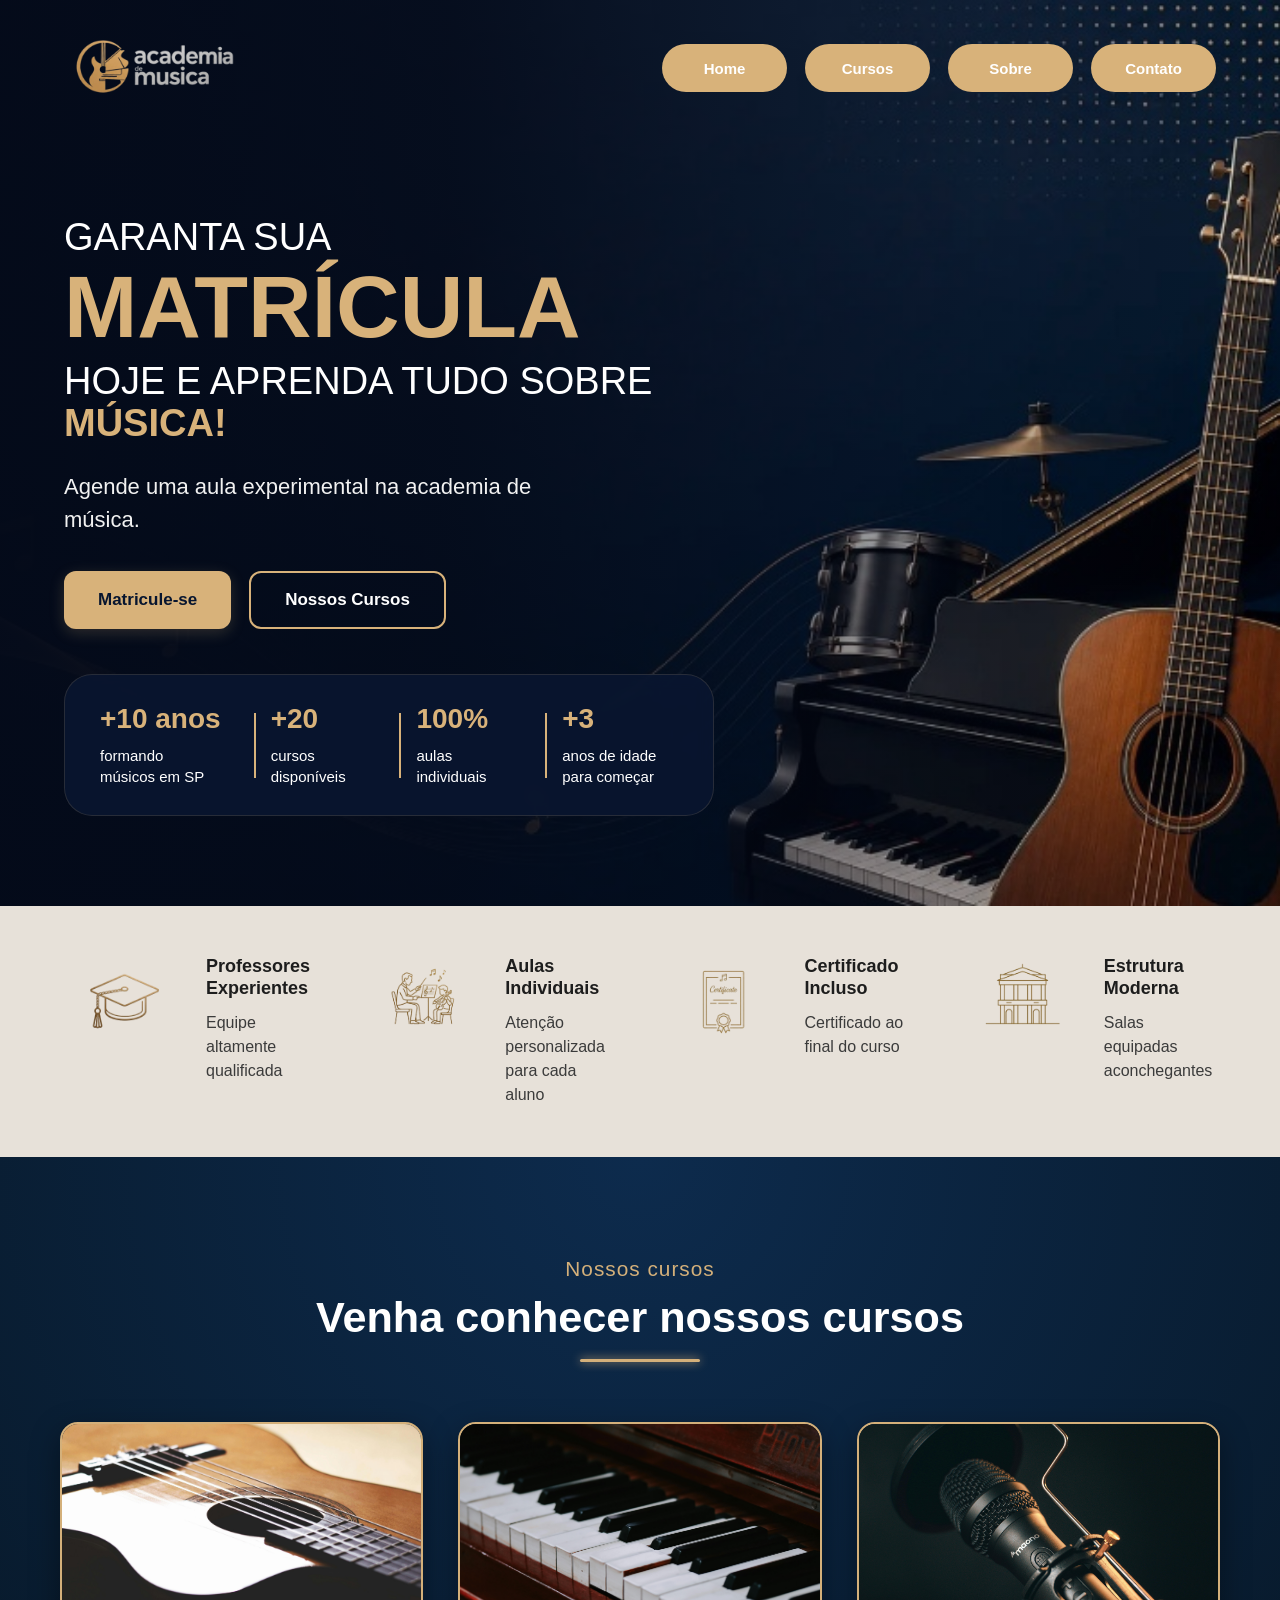
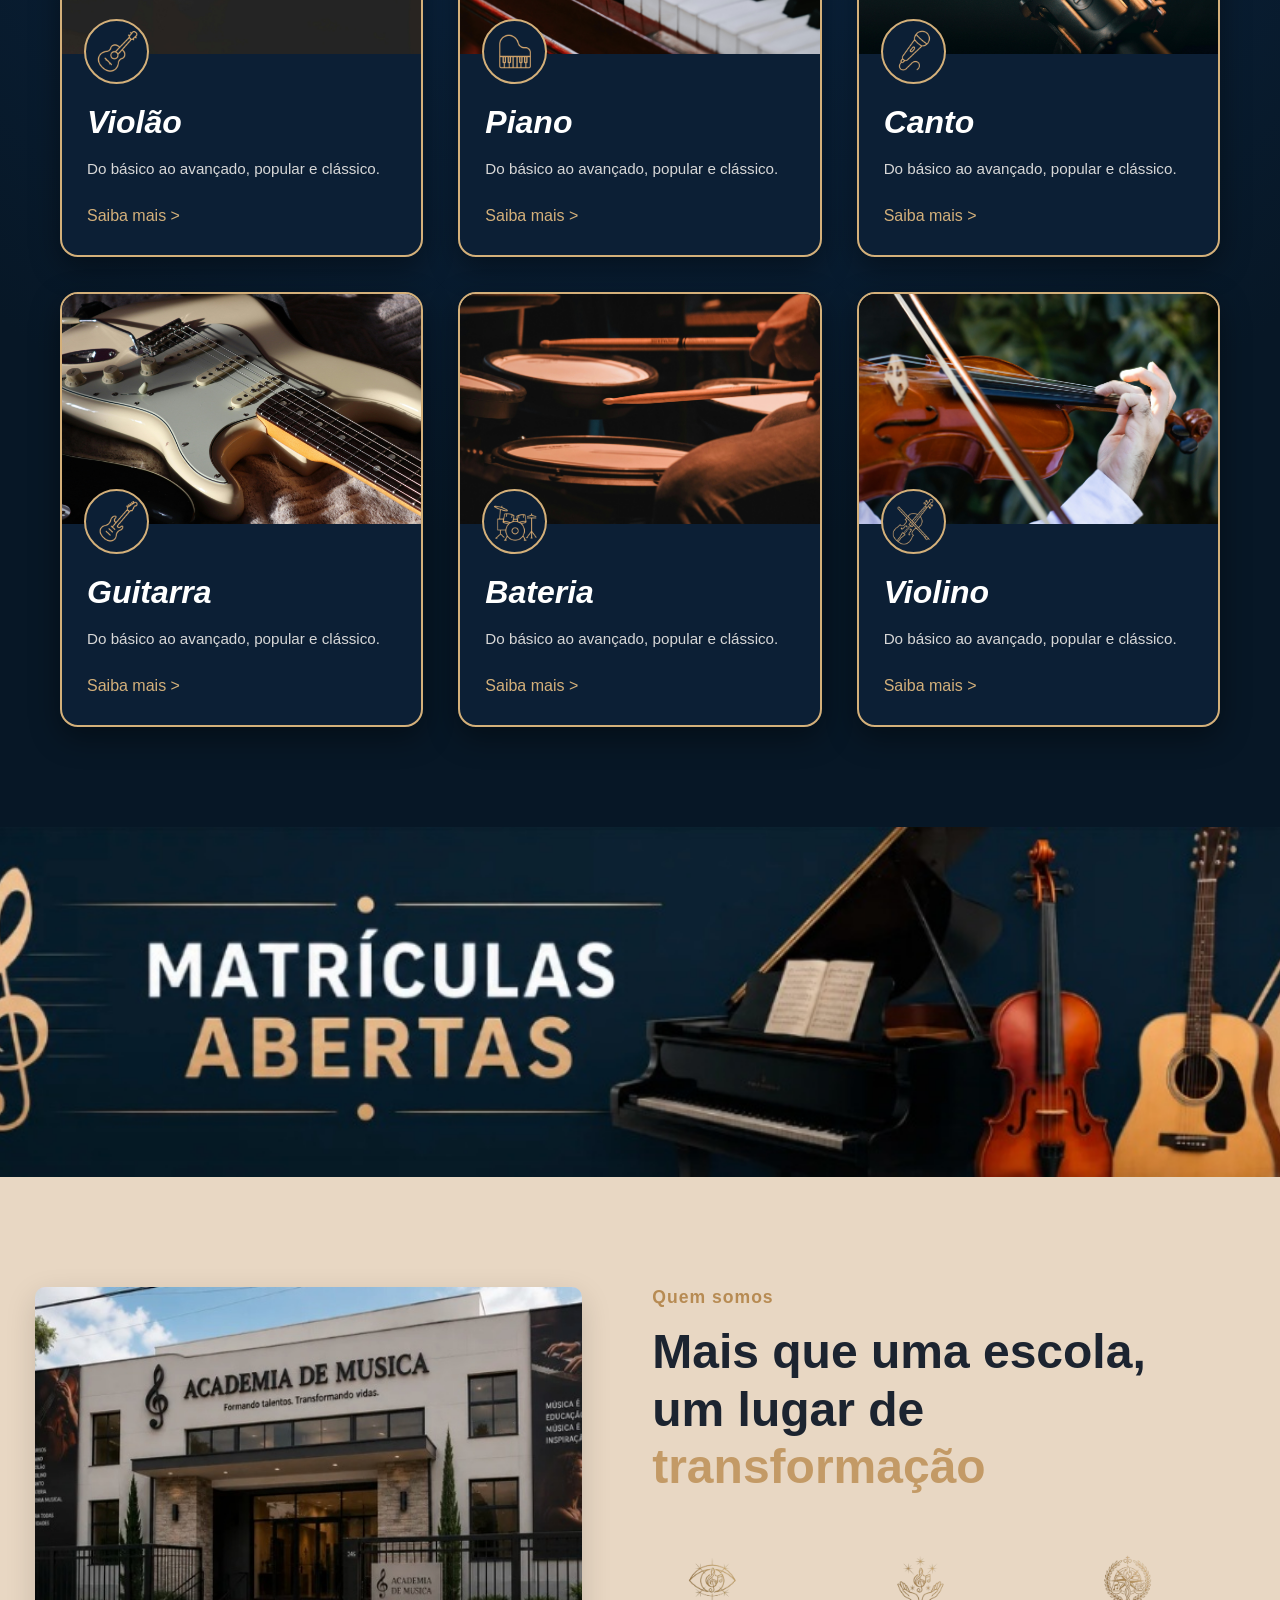
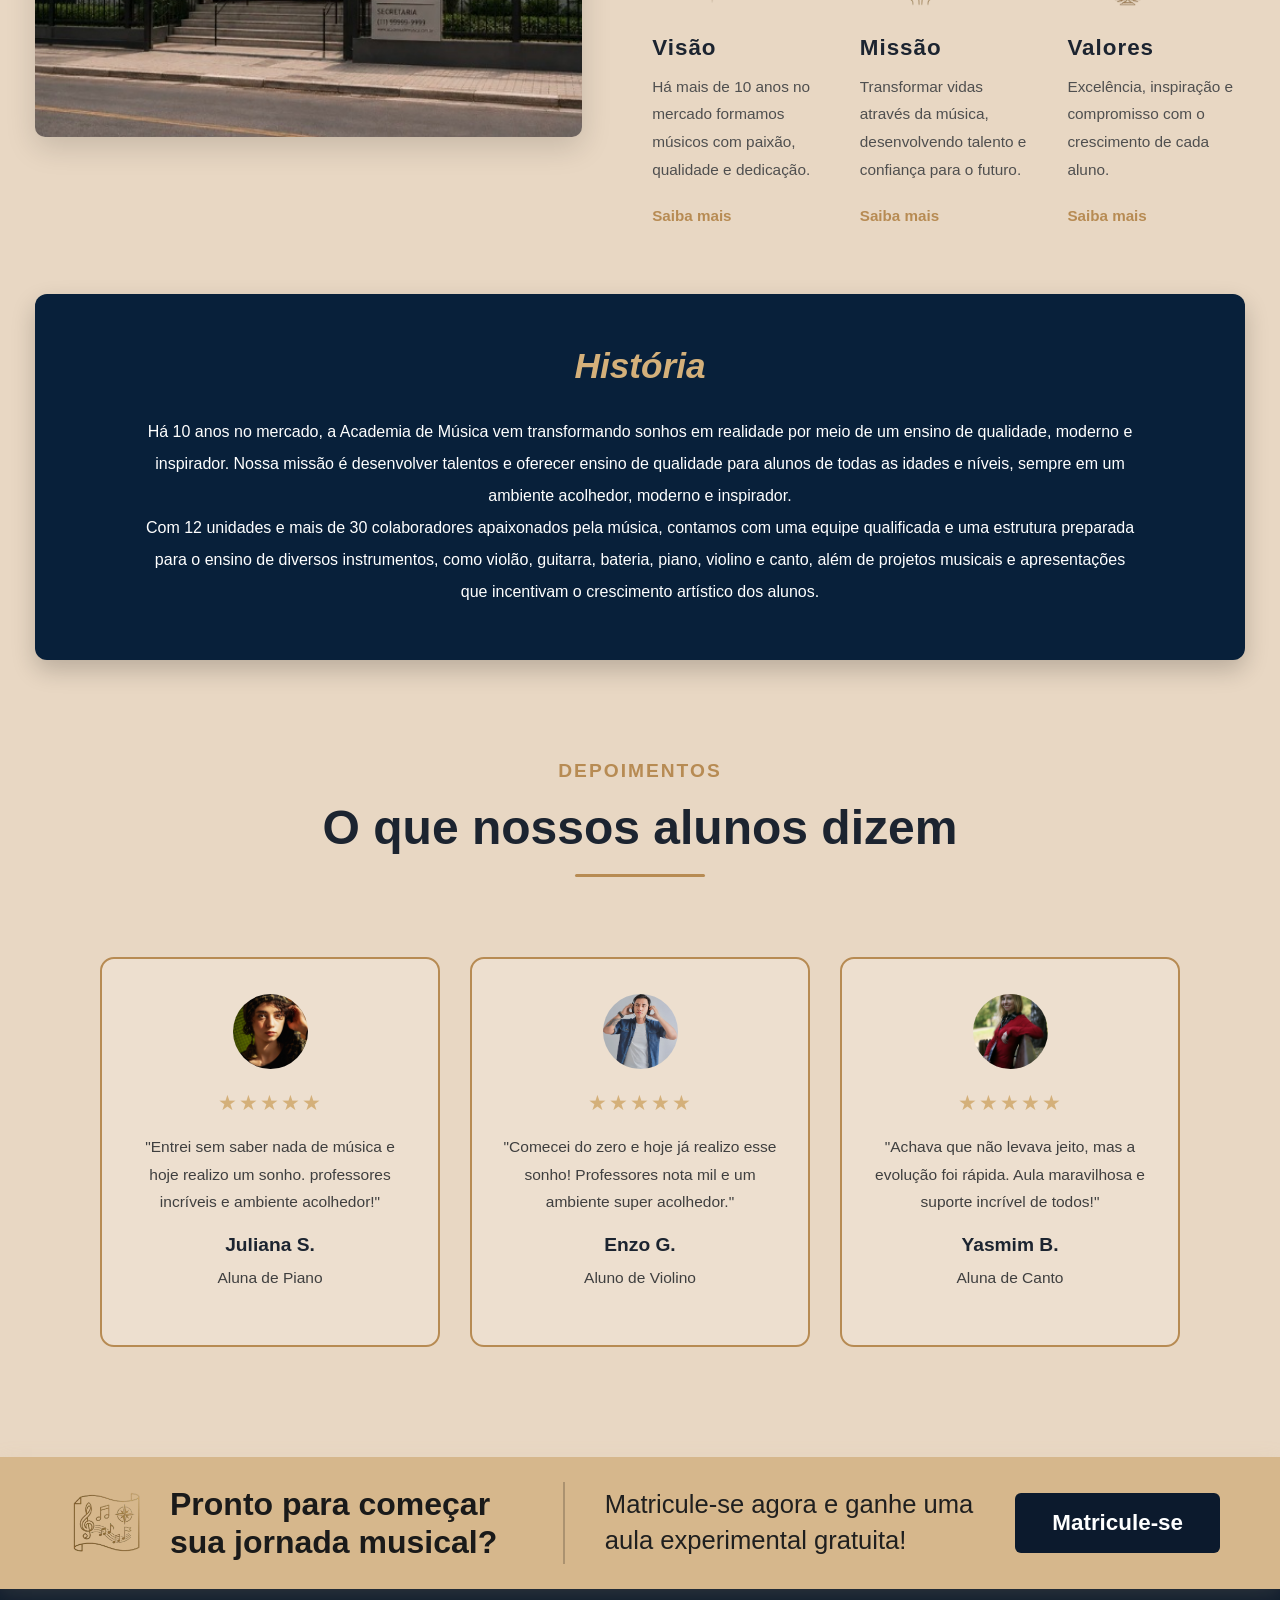
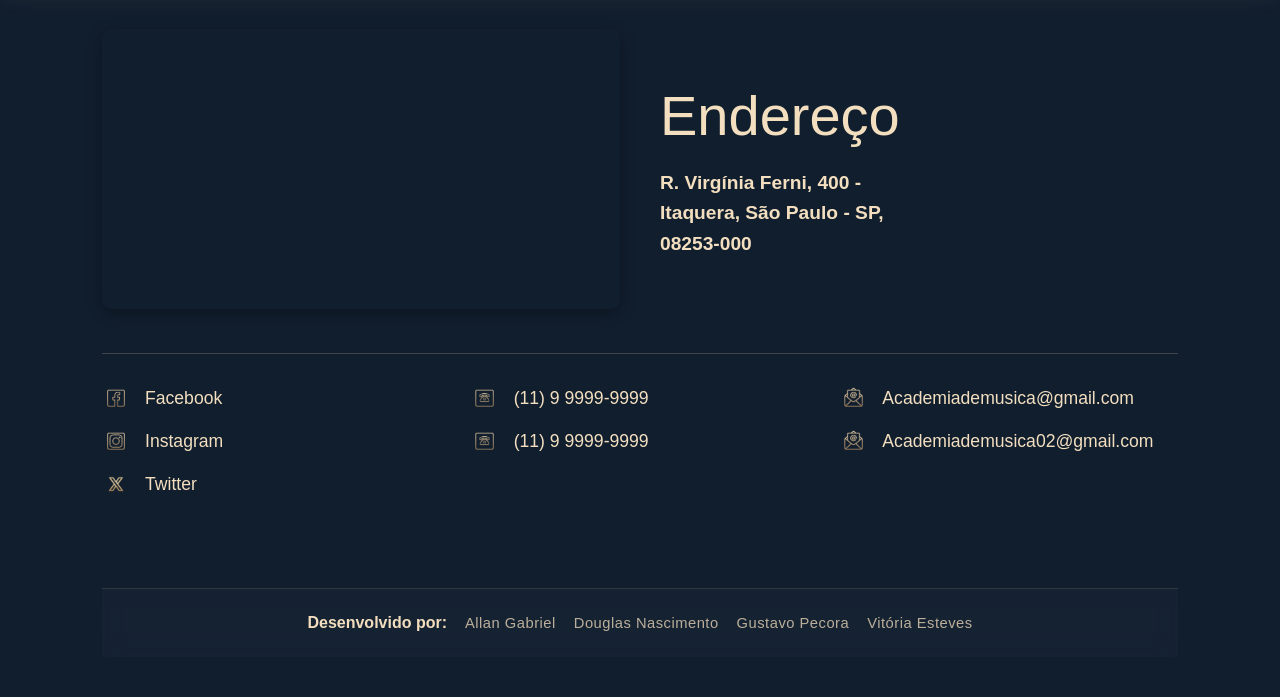
==== commit efa838d7: "Update index.html" ====
--- a/index.html
+++ b/index.html
@@ -9,9 +9,7 @@
     <title>Academia de Música</title>
 </head>
 <body>
-
-    <div class="cursor"></div>
-
+    
     <!-- MENU E MAIN -->
 
 <div class="background-instrumentos">
@@ -418,4 +416,4 @@
 
     <script src="js/script.js"></script>
 </body>
-</html>+</html>
